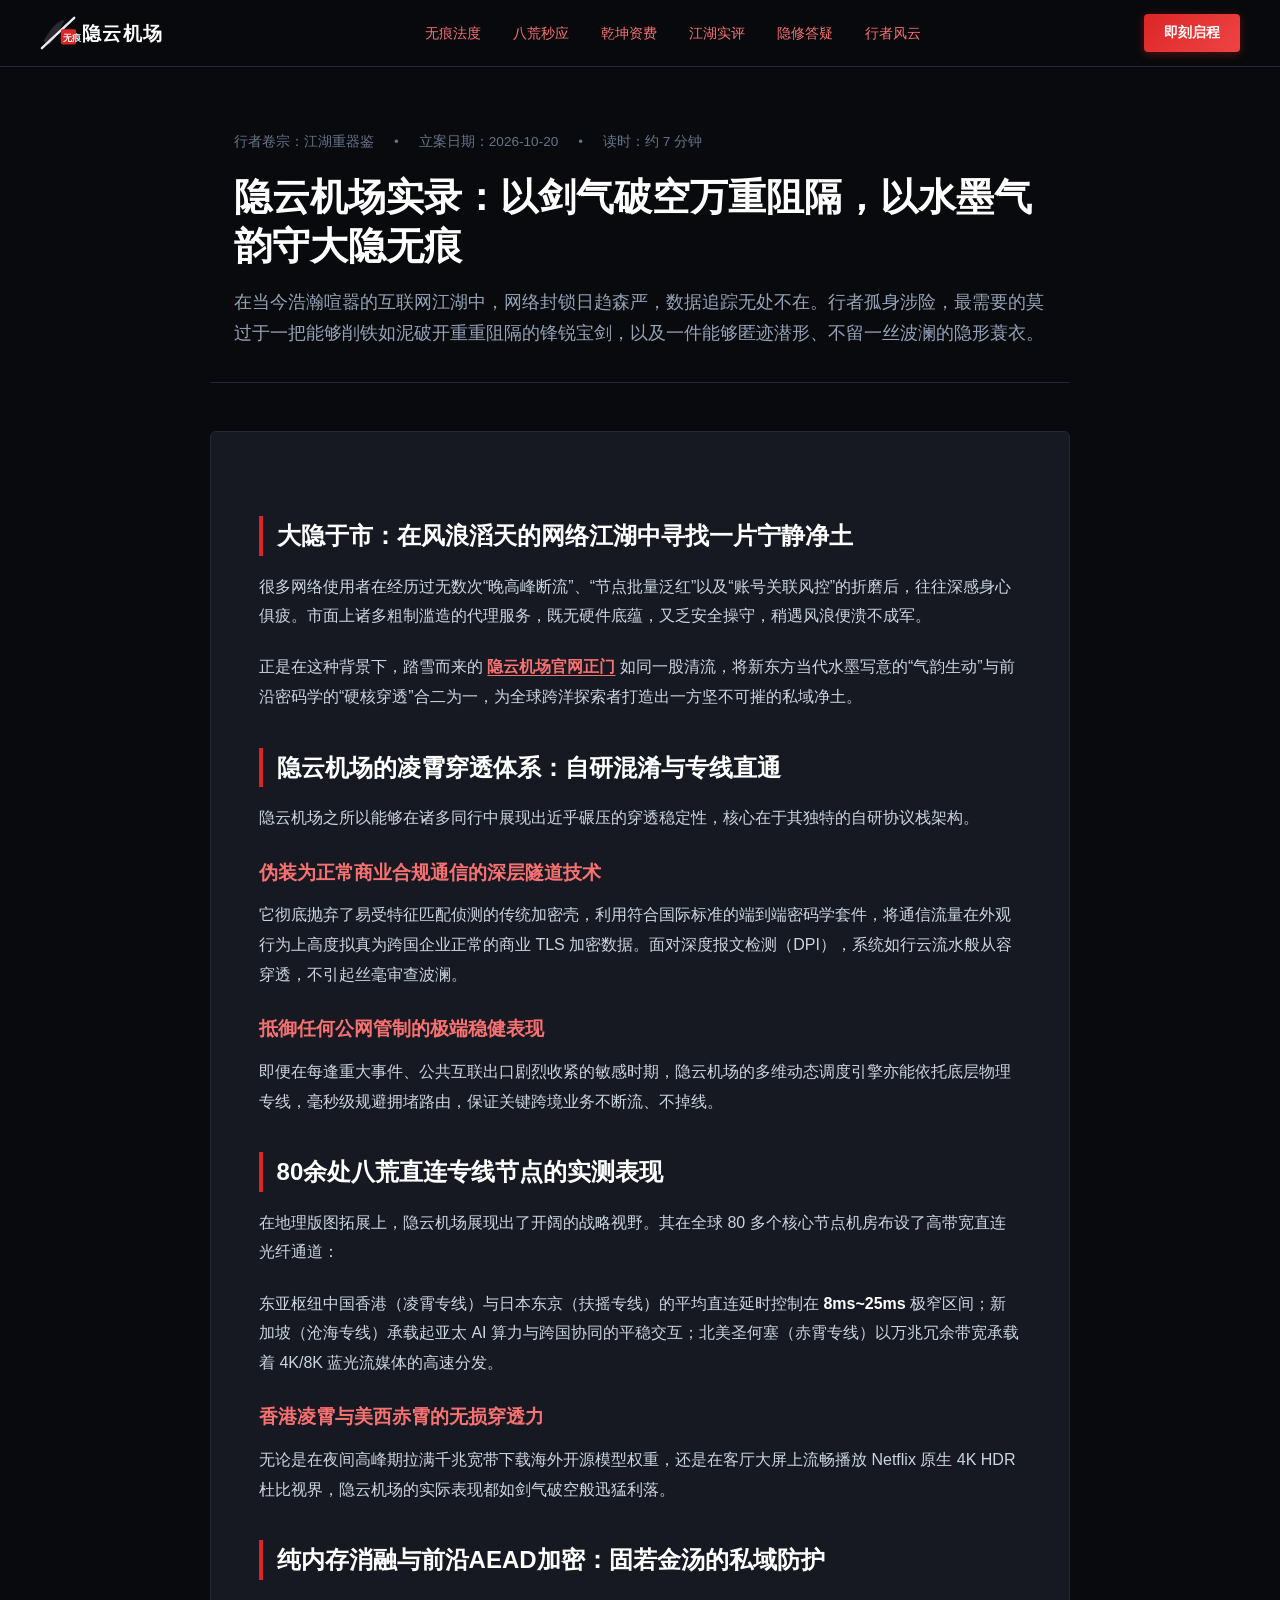
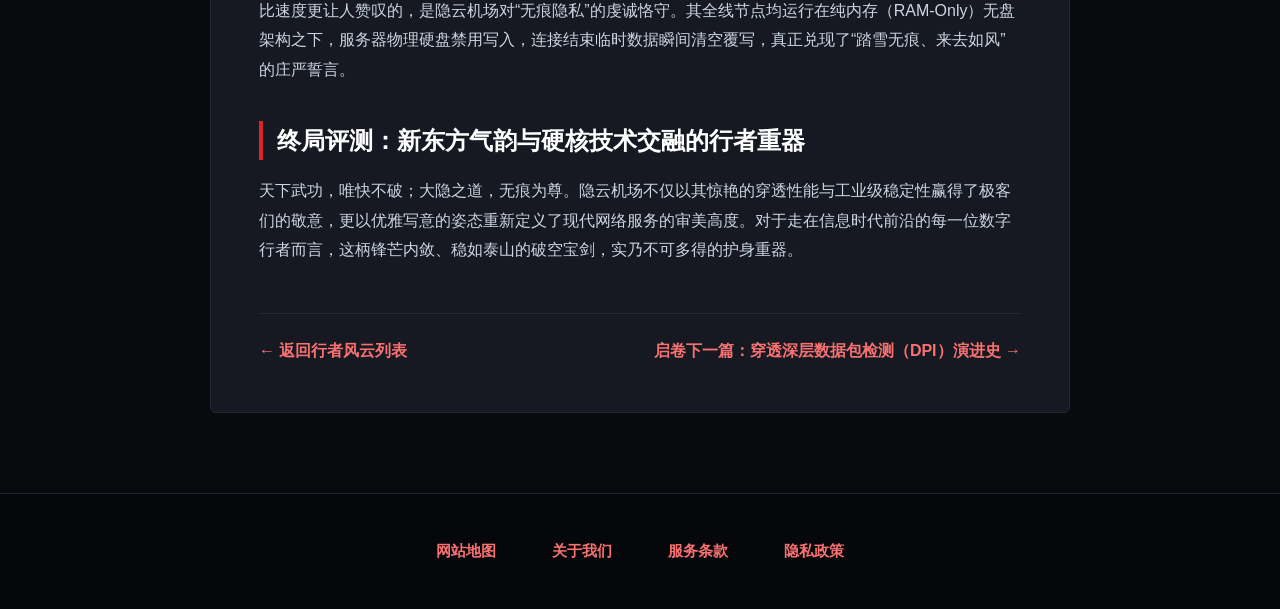
==== chivalric-stealth-yinyun.html @ 1093a1d2 "feat: initial commit for yinyuncloud.sbs landing page and SEO system" ====
﻿<!DOCTYPE html>
<html lang="zh-CN">
<head>
  <meta charset="UTF-8">
  <meta name="viewport" content="width=device-width, initial-scale=1.0">
  <title>隐云机场实录：以剑气破空万重阻隔，以水墨气韵守大隐无痕 - 隐云机场</title>
  <meta name="description" content="全方位深度测评隐云机场在新中式无痕隐逸哲学下的网络硬实力，解构自研深层穿透混淆、纯内存会话即焚与全球八荒专线实操表现。">
  <link rel="stylesheet" href="style.css">
</head>
<body>
  <header class="scroll-masthead">
    <div class="masthead-wrap">
      <a href="index.html" class="brand-ink" aria-label="隐云机场首页">
        <svg viewBox="0 0 170 40" fill="none" xmlns="http://www.w3.org/2000/svg">
          <defs>
            <linearGradient id="bladeGrad" x1="0%" y1="0%" x2="100%" y2="100%">
              <stop offset="0%" stop-color="#ffffff" />
              <stop offset="60%" stop-color="#e2e8f0" />
              <stop offset="100%" stop-color="#94a3b8" />
            </linearGradient>
          </defs>
          <path d="M4 28C10 18 16 8 26 6C22 14 18 24 10 32C7 32 4 30 4 28Z" fill="#3f3f46" fill-opacity="0.6" />
          <line x1="2" y1="36" x2="36" y2="4" stroke="url(#bladeGrad)" stroke-width="2.5" stroke-linecap="round" />
          <rect x="22" y="16" width="16" height="16" rx="2" fill="#dc2626" />
          <text x="24" y="28" font-family="'PingFang SC', sans-serif" font-size="9" font-weight="900" fill="#ffffff">无痕</text>
          <text x="44" y="27" font-family="-apple-system, BlinkMacSystemFont, sans-serif" font-size="20" font-weight="900" fill="#ffffff" letter-spacing="1.5">隐云机场</text>
        </svg>
      </a>
      <ul class="scroll-nav-links">
        <li><a href="index.html#stealth">无痕法度</a></li>
        <li><a href="index.html#realms">八荒秒应</a></li>
        <li><a href="index.html#pricing">乾坤资费</a></li>
        <li><a href="index.html#chivalry">江湖实评</a></li>
        <li><a href="index.html#faq">隐修答疑</a></li>
        <li><a href="wanderer-scrolls.html" style="color:#f87171;">行者风云</a></li>
      </ul>
      <div class="header-actions">
        <a href="https://ww012.twilightaff.com/#/?code=A56DH1Af" target="_blank" rel="nofollow" class="btn-cinnabar-top">即刻启程</a>
        <button class="nav-toggle" aria-label="切换导航菜单" aria-expanded="false">
          <span class="bar"></span>
          <span class="bar"></span>
          <span class="bar"></span>
        </button>
      </div>
    </div>
  </header>

  <div class="article-header">
    <div class="container">
      <div class="article-meta-bar">
        <span>行者卷宗：江湖重器鉴</span>
        <span>•</span>
        <span>立案日期：2026-10-20</span>
        <span>•</span>
        <span>读时：约 7 分钟</span>
      </div>
      <h1 class="article-h1-title">隐云机场实录：以剑气破空万重阻隔，以水墨气韵守大隐无痕</h1>
      <p class="article-lead-p">
        在当今浩瀚喧嚣的互联网江湖中，网络封锁日趋森严，数据追踪无处不在。行者孤身涉险，最需要的莫过于一把能够削铁如泥破开重重阻隔的锋锐宝剑，以及一件能够匿迹潜形、不留一丝波澜的隐形蓑衣。
      </p>
    </div>
  </div>

  <main class="container">
    <div class="article-body-wrapper">
      <article class="article-rich-content">
        <h2>大隐于市：在风浪滔天的网络江湖中寻找一片宁静净土</h2>
        <p>
          很多网络使用者在经历过无数次“晚高峰断流”、“节点批量泛红”以及“账号关联风控”的折磨后，往往深感身心俱疲。市面上诸多粗制滥造的代理服务，既无硬件底蕴，又乏安全操守，稍遇风浪便溃不成军。
        </p>
        <p>
          正是在这种背景下，踏雪而来的 <a href="index.html">隐云机场官网正门</a> 如同一股清流，将新东方当代水墨写意的“气韵生动”与前沿密码学的“硬核穿透”合二为一，为全球跨洋探索者打造出一方坚不可摧的私域净土。
        </p>

        <h2>隐云机场的凌霄穿透体系：自研混淆与专线直通</h2>
        <p>
          隐云机场之所以能够在诸多同行中展现出近乎碾压的穿透稳定性，核心在于其独特的自研协议栈架构。
        </p>
        <h3>伪装为正常商业合规通信的深层隧道技术</h3>
        <p>
          它彻底抛弃了易受特征匹配侦测的传统加密壳，利用符合国际标准的端到端密码学套件，将通信流量在外观行为上高度拟真为跨国企业正常的商业 TLS 加密数据。面对深度报文检测（DPI），系统如行云流水般从容穿透，不引起丝毫审查波澜。
        </p>
        <h3>抵御任何公网管制的极端稳健表现</h3>
        <p>
          即便在每逢重大事件、公共互联出口剧烈收紧的敏感时期，隐云机场的多维动态调度引擎亦能依托底层物理专线，毫秒级规避拥堵路由，保证关键跨境业务不断流、不掉线。
        </p>

        <h2>80余处八荒直连专线节点的实测表现</h2>
        <p>
          在地理版图拓展上，隐云机场展现出了开阔的战略视野。其在全球 80 多个核心节点机房布设了高带宽直连光纤通道：
        </p>
        <p>
          东亚枢纽中国香港（凌霄专线）与日本东京（扶摇专线）的平均直连延时控制在 <strong>8ms~25ms</strong> 极窄区间；新加坡（沧海专线）承载起亚太 AI 算力与跨国协同的平稳交互；北美圣何塞（赤霄专线）以万兆冗余带宽承载着 4K/8K 蓝光流媒体的高速分发。
        </p>
        <h3>香港凌霄与美西赤霄的无损穿透力</h3>
        <p>
          无论是在夜间高峰期拉满千兆宽带下载海外开源模型权重，还是在客厅大屏上流畅播放 Netflix 原生 4K HDR 杜比视界，隐云机场的实际表现都如剑气破空般迅猛利落。
        </p>

        <h2>纯内存消融与前沿AEAD加密：固若金汤的私域防护</h2>
        <p>
          比速度更让人赞叹的，是隐云机场对“无痕隐私”的虔诚恪守。其全线节点均运行在纯内存（RAM-Only）无盘架构之下，服务器物理硬盘禁用写入，连接结束临时数据瞬间清空覆写，真正兑现了“踏雪无痕、来去如风”的庄严誓言。
        </p>

        <h2>终局评测：新东方气韵与硬核技术交融的行者重器</h2>
        <p>
          天下武功，唯快不破；大隐之道，无痕为尊。隐云机场不仅以其惊艳的穿透性能与工业级稳定性赢得了极客们的敬意，更以优雅写意的姿态重新定义了现代网络服务的审美高度。对于走在信息时代前沿的每一位数字行者而言，这柄锋芒内敛、稳如泰山的破空宝剑，实乃不可多得的护身重器。
        </p>
      </article>

      <div class="post-back-bar">
        <a href="wanderer-scrolls.html" style="text-decoration:none;font-weight:700;">&larr; 返回行者风云列表</a>
        <a href="deep-packet-inspection-countermeasures.html" style="text-decoration:none;font-weight:700;">启卷下一篇：穿透深层数据包检测（DPI）演进史 &rarr;</a>
      </div>
    </div>
  </main>

  <footer class="colophon-seal">
    <div class="container">
      <ul class="colophon-nav">
        <li><a href="sitemap.html">网站地图</a></li>
        <li><a href="about.html">关于我们</a></li>
        <li><a href="terms.html">服务条款</a></li>
        <li><a href="privacy.html">隐私政策</a></li>
      </ul>
    </div>
  </footer>
  <script src="nav.js" defer></script>
</body>
</html>
---- style.css ----
/* yinyuncloud.sbs - 新中式现代水墨气韵与剑气破空设计系统 */
:root {
  --ink-bg: #090a0d;
  --ink-surface: #101217;
  --ink-panel: #161922;
  --ink-border: #232836;
  --ink-cinnabar: #dc2626;
  --ink-cinnabar-dark: #991b1b;
  --ink-silver: #e2e8f0;
  --ink-muted: #94a3b8;
  --ink-dim: #64748b;
  --font-chinese: -apple-system, BlinkMacSystemFont, "PingFang SC", "Hiragino Sans GB", "STHeiti", "Microsoft YaHei", sans-serif;
}

* {
  box-sizing: border-box;
  margin: 0;
  padding: 0;
}

body {
  font-family: var(--font-chinese);
  background-color: var(--ink-bg);
  color: var(--ink-silver);
  line-height: 1.65;
  overflow-x: hidden;
  -webkit-font-smoothing: antialiased;
}

.container {
  max-width: 1200px;
  margin: 0 auto;
  padding: 0 1.5rem;
}

/* 顶部卷轴卷首导航 */
.scroll-masthead {
  position: sticky;
  top: 0;
  z-index: 100;
  background: rgba(9, 10, 13, 0.96);
  border-bottom: 1px solid var(--ink-border);
  padding: 0.85rem 1.5rem;
}

.masthead-wrap {
  max-width: 1200px;
  margin: 0 auto;
  display: flex;
  align-items: center;
  justify-content: space-between;
}

.brand-ink {
  display: flex;
  align-items: center;
  gap: 0.85rem;
  text-decoration: none;
  color: var(--ink-silver);
}

.brand-ink svg {
  height: 38px;
  width: auto;
}

.scroll-nav-links {
  display: flex;
  align-items: center;
  gap: 2rem;
  list-style: none;
}

.scroll-nav-links a {
  color: var(--ink-muted);
  text-decoration: none;
  font-size: 0.9rem;
  font-weight: 500;
  transition: color 0.2s;
}

.scroll-nav-links a:hover {
  color: #f87171;
}

.header-actions {
  display: flex;
  align-items: center;
  gap: 0.75rem;
}

.btn-cinnabar-top,
.btn-cinnabar-top:link,
.btn-cinnabar-top:visited {
  background: linear-gradient(135deg, var(--ink-cinnabar), #ef4444);
  color: #ffffff !important;
  -webkit-text-fill-color: #ffffff !important;
  font-weight: 700;
  font-size: 0.85rem;
  padding: 0.5rem 1.25rem;
  border-radius: 4px;
  text-decoration: none;
  box-shadow: 0 2px 10px rgba(220, 38, 38, 0.35);
  transition: transform 0.2s;
  white-space: nowrap;
}

.btn-cinnabar-top:hover,
.btn-cinnabar-top:focus,
.btn-cinnabar-top:active {
  color: #ffffff !important;
  -webkit-text-fill-color: #ffffff !important;
  transform: translateY(-1px);
}

.nav-toggle {
  display: none;
}

/* 剑气破空 Hero 首屏 */
.sword-aura-hero {
  padding: 4.5rem 0 3.5rem;
  position: relative;
}

.hero-aura-grid {
  display: grid;
  grid-template-columns: 1.15fr 0.85fr;
  gap: 3rem;
  align-items: center;
}

.seal-pill {
  display: inline-flex;
  align-items: center;
  gap: 0.5rem;
  background: rgba(220, 38, 38, 0.1);
  border: 1px solid rgba(220, 38, 38, 0.3);
  padding: 0.35rem 0.9rem;
  border-radius: 4px;
  font-size: 0.8rem;
  color: #fca5a5;
  margin-bottom: 1.5rem;
}

.cinnabar-dot {
  width: 7px;
  height: 7px;
  background: var(--ink-cinnabar);
  border-radius: 50%;
  box-shadow: 0 0 6px var(--ink-cinnabar);
}

.sword-title {
  font-size: 2.9rem;
  font-weight: 900;
  line-height: 1.22;
  letter-spacing: -0.01em;
  margin-bottom: 1.25rem;
}

.sword-title span {
  background: linear-gradient(135deg, #ffffff 30%, #fca5a5 100%);
  -webkit-background-clip: text;
  -webkit-text-fill-color: transparent;
}

.sword-subtitle {
  font-size: 1.1rem;
  color: var(--ink-muted);
  line-height: 1.8;
  margin-bottom: 2.25rem;
}

.sword-cta-group {
  display: flex;
  flex-wrap: wrap;
  gap: 1.25rem;
  margin-bottom: 2.5rem;
}

.btn-aura-primary,
.btn-aura-primary:link,
.btn-aura-primary:visited {
  min-height: 48px;
  padding: 0.85rem 1.85rem;
  background: linear-gradient(135deg, #b91c1c, #dc2626);
  color: #ffffff !important;
  -webkit-text-fill-color: #ffffff !important;
  text-decoration: none;
  font-weight: 800;
  font-size: 1rem;
  border-radius: 4px;
  display: inline-flex;
  align-items: center;
  justify-content: center;
  gap: 0.6rem;
  box-shadow: 0 4px 16px rgba(220, 38, 38, 0.35);
  transition: all 0.2s ease;
}

.btn-aura-primary span {
  color: #ffffff !important;
  -webkit-text-fill-color: #ffffff !important;
}

.btn-aura-primary svg {
  stroke: #ffffff !important;
  fill: none !important;
}

.btn-aura-primary:hover,
.btn-aura-primary:focus,
.btn-aura-primary:active {
  color: #ffffff !important;
  -webkit-text-fill-color: #ffffff !important;
  transform: translateY(-2px);
  box-shadow: 0 8px 24px rgba(220, 38, 38, 0.55);
  background: linear-gradient(135deg, #991b1b, #b91c1c);
}

.btn-aura-primary:hover span,
.btn-aura-primary:focus span,
.btn-aura-primary:active span {
  color: #ffffff !important;
  -webkit-text-fill-color: #ffffff !important;
}

.btn-aura-primary:hover svg,
.btn-aura-primary:focus svg,
.btn-aura-primary:active svg {
  stroke: #ffffff !important;
  fill: none !important;
}

.btn-aura-pbn,
.btn-aura-pbn:link,
.btn-aura-pbn:visited {
  min-height: 48px;
  padding: 0.85rem 1.65rem;
  background: #171b26;
  color: #fca5a5 !important;
  -webkit-text-fill-color: #fca5a5 !important;
  border: 1px solid #2e364a;
  text-decoration: none;
  font-weight: 700;
  font-size: 0.95rem;
  border-radius: 4px;
  display: inline-flex;
  align-items: center;
  justify-content: center;
  gap: 0.5rem;
  transition: all 0.2s ease;
}

.btn-aura-pbn span {
  color: #fca5a5 !important;
  -webkit-text-fill-color: #fca5a5 !important;
}

.btn-aura-pbn svg {
  stroke: #fca5a5 !important;
}

.btn-aura-pbn:hover,
.btn-aura-pbn:focus,
.btn-aura-pbn:active {
  background: #232a3b;
  border-color: #f87171;
  color: #ffffff !important;
  -webkit-text-fill-color: #ffffff !important;
  transform: translateY(-2px);
}

.btn-aura-pbn:hover span,
.btn-aura-pbn:focus span,
.btn-aura-pbn:active span {
  color: #ffffff !important;
  -webkit-text-fill-color: #ffffff !important;
}

.btn-aura-pbn:hover svg,
.btn-aura-pbn:focus svg,
.btn-aura-pbn:active svg {
  stroke: #ffffff !important;
}

.sword-pledge {
  display: flex;
  gap: 1.5rem;
  font-size: 0.8rem;
  color: var(--ink-dim);
}

/* 右侧水墨剑气屏障画框 */
.ink-shield-frame {
  background: var(--ink-panel);
  border: 1px solid var(--ink-border);
  border-radius: 6px;
  padding: 2rem;
  box-shadow: 0 16px 36px rgba(0, 0, 0, 0.5);
  position: relative;
}

.shield-frame-head {
  display: flex;
  justify-content: space-between;
  align-items: center;
  border-bottom: 1px solid var(--ink-border);
  padding-bottom: 1rem;
  margin-bottom: 1.25rem;
}

.shield-frame-head span {
  font-size: 0.78rem;
  color: #fca5a5;
  font-family: monospace;
}

.ink-node-stack {
  display: flex;
  flex-direction: column;
  gap: 0.9rem;
}

.ink-node-item {
  display: flex;
  justify-content: space-between;
  align-items: center;
  background: #0f121a;
  padding: 0.85rem 1rem;
  border-radius: 4px;
  border-left: 3px solid #7f1d1d;
}

.ink-node-item.active {
  border-left-color: var(--ink-cinnabar);
}

.ink-node-meta h4 {
  font-size: 0.88rem;
  font-weight: 700;
}

.ink-node-meta p {
  font-size: 0.72rem;
  color: var(--ink-dim);
}

.ink-node-speed {
  font-size: 0.95rem;
  font-weight: 800;
  color: #fca5a5;
  font-family: monospace;
}

/* 水墨印章指标横条 */
.ink-seal-metrics {
  margin: 3.5rem auto 4.5rem;
  background: #11141d;
  border: 1px solid var(--ink-border);
  border-radius: 6px;
  padding: 1.5rem 2rem;
  display: grid;
  grid-template-columns: repeat(4, 1fr);
  gap: 1.5rem;
}

.seal-metric-unit {
  text-align: center;
}

.seal-metric-val {
  font-size: 1.85rem;
  font-weight: 800;
  color: #ffffff;
}

.seal-metric-val span {
  font-size: 0.95rem;
  color: #f87171;
  font-weight: 700;
}

.seal-metric-label {
  font-size: 0.8rem;
  color: var(--ink-muted);
  margin-top: 0.25rem;
}

/* 板块通用头部 */
.ink-section {
  padding: 4.5rem 0;
}

.ink-section-head {
  text-align: center;
  max-width: 760px;
  margin: 0 auto 3rem;
}

.ink-section-tag {
  font-size: 0.78rem;
  font-weight: 700;
  color: #f87171;
  letter-spacing: 0.15em;
  text-transform: uppercase;
  margin-bottom: 0.5rem;
}

.ink-section-title {
  font-size: 2.2rem;
  font-weight: 800;
  line-height: 1.25;
  color: #ffffff;
}

.ink-section-subtitle {
  font-size: 0.98rem;
  color: var(--ink-muted);
  margin-top: 0.75rem;
}

/* 核心优势板块 - 大隐于市无痕守护（4张卡片） */
.stealth-cards-grid {
  display: grid;
  grid-template-columns: repeat(2, 1fr);
  gap: 1.75rem;
}

.stealth-card {
  background: var(--ink-panel);
  border: 1px solid var(--ink-border);
  border-radius: 6px;
  padding: 2.25rem 2rem;
  transition: transform 0.2s, border-color 0.2s;
}

.stealth-card:hover {
  transform: translateY(-3px);
  border-color: rgba(220, 38, 38, 0.5);
}

.brush-icon-box {
  width: 48px;
  height: 48px;
  background: rgba(220, 38, 38, 0.12);
  border: 1px solid rgba(220, 38, 38, 0.3);
  border-radius: 4px;
  display: flex;
  align-items: center;
  justify-content: center;
  color: #fca5a5;
  margin-bottom: 1.25rem;
}

.brush-icon-box svg {
  width: 26px;
  height: 26px;
}

.stealth-card-title {
  font-size: 1.2rem;
  font-weight: 700;
  margin-bottom: 0.65rem;
  color: #ffffff;
}

.stealth-card-desc {
  font-size: 0.9rem;
  color: var(--ink-muted);
  line-height: 1.65;
}

/* 八荒四海视界与智能神机秒应（4张卡片） */
.octo-grid {
  display: grid;
  grid-template-columns: repeat(4, 1fr);
  gap: 1.25rem;
}

.octo-card {
  background: #11141c;
  border: 1px solid var(--ink-border);
  border-radius: 6px;
  padding: 1.5rem;
  display: flex;
  flex-direction: column;
}

.octo-icon {
  width: 40px;
  height: 40px;
  border-radius: 4px;
  background: #1d222e;
  display: flex;
  align-items: center;
  justify-content: center;
  color: #f87171;
  margin-bottom: 1rem;
}

.octo-icon svg {
  width: 22px;
  height: 22px;
}

.octo-name {
  font-size: 1.05rem;
  font-weight: 700;
  margin-bottom: 0.5rem;
}

.octo-desc {
  font-size: 0.85rem;
  color: var(--ink-muted);
  line-height: 1.55;
  flex-grow: 1;
}

.octo-seal-tag {
  font-size: 0.72rem;
  color: #fca5a5;
  margin-top: 1rem;
  font-weight: 600;
  font-family: monospace;
}

/* 价格对比表（3个方案） */
.sanctuary-tiers-grid {
  display: grid;
  grid-template-columns: repeat(3, 1fr);
  gap: 1.75rem;
  align-items: stretch;
}

.scroll-plan-card {
  background: var(--ink-panel);
  border: 1px solid var(--ink-border);
  border-radius: 6px;
  padding: 2.25rem 1.75rem;
  display: flex;
  flex-direction: column;
  position: relative;
}

.scroll-plan-card.sanctuary-chief {
  border-color: var(--ink-cinnabar);
  background: #1a1e29;
  box-shadow: 0 12px 32px rgba(220, 38, 38, 0.25);
}

.chief-ribbon {
  position: absolute;
  top: -12px;
  left: 50%;
  transform: translateX(-50%);
  background: linear-gradient(135deg, #b91c1c, #dc2626);
  color: #ffffff;
  font-size: 0.75rem;
  font-weight: 800;
  padding: 0.25rem 0.95rem;
  border-radius: 20px;
}

.scroll-tier-name {
  font-size: 1.35rem;
  font-weight: 800;
  margin-bottom: 0.4rem;
}

.scroll-tier-desc {
  font-size: 0.85rem;
  color: var(--ink-muted);
  min-height: 2.4rem;
}

.scroll-price-box {
  margin: 1.5rem 0;
  display: flex;
  align-items: baseline;
  gap: 0.35rem;
}

.scroll-currency {
  font-size: 1.25rem;
  font-weight: 700;
  color: #f87171;
}

.scroll-digit {
  font-size: 2.75rem;
  font-weight: 900;
  color: #fff;
}

.scroll-period {
  font-size: 0.85rem;
  color: var(--ink-muted);
}

.scroll-perks {
  list-style: none;
  display: flex;
  flex-direction: column;
  gap: 0.75rem;
  margin-bottom: 2rem;
  flex-grow: 1;
}

.scroll-perks li {
  font-size: 0.88rem;
  color: #cbd5e1;
  display: flex;
  align-items: center;
  gap: 0.5rem;
}

.scroll-perks li svg {
  width: 16px;
  height: 16px;
  color: #f87171;
  flex-shrink: 0;
}

.btn-pledge-action,
.btn-pledge-action:link,
.btn-pledge-action:visited {
  min-height: 48px;
  display: flex;
  align-items: center;
  justify-content: center;
  background: #12151d;
  color: #ffffff !important;
  -webkit-text-fill-color: #ffffff !important;
  text-decoration: none;
  font-weight: 700;
  font-size: 0.95rem;
  border-radius: 4px;
  border: 1px solid #293042;
  transition: all 0.2s ease;
}

.btn-pledge-action:hover,
.btn-pledge-action:focus,
.btn-pledge-action:active {
  background: #1c2230;
  border-color: #4b5563;
  color: #ffffff !important;
  -webkit-text-fill-color: #ffffff !important;
}

.scroll-plan-card.sanctuary-chief .btn-pledge-action,
.scroll-plan-card.sanctuary-chief .btn-pledge-action:link,
.scroll-plan-card.sanctuary-chief .btn-pledge-action:visited {
  background: linear-gradient(135deg, #b91c1c, #dc2626);
  color: #ffffff !important;
  -webkit-text-fill-color: #ffffff !important;
  border: none;
}

.scroll-plan-card.sanctuary-chief .btn-pledge-action:hover,
.scroll-plan-card.sanctuary-chief .btn-pledge-action:focus,
.scroll-plan-card.sanctuary-chief .btn-pledge-action:active {
  background: linear-gradient(135deg, #991b1b, #b91c1c);
  color: #ffffff !important;
  -webkit-text-fill-color: #ffffff !important;
}

/* 行者口碑实评（3张卡片） */
.chivalry-reviews-grid {
  display: grid;
  grid-template-columns: repeat(3, 1fr);
  gap: 1.75rem;
}

.chivalry-card {
  background: var(--ink-panel);
  border: 1px solid var(--ink-border);
  border-radius: 6px;
  padding: 1.75rem;
  display: flex;
  flex-direction: column;
  justify-content: space-between;
}

.chivalry-quote {
  font-size: 0.92rem;
  color: #e2e8f0;
  line-height: 1.75;
  margin-bottom: 1.5rem;
}

.chivalry-author {
  display: flex;
  align-items: center;
  gap: 0.85rem;
}

.chivalry-seal-avatar {
  width: 42px;
  height: 42px;
  border-radius: 4px;
  background: #1e1215;
  border: 1px solid #dc2626;
  display: flex;
  align-items: center;
  justify-content: center;
  font-weight: 800;
  color: #f87171;
  font-size: 0.9rem;
}

.chivalry-meta h4 {
  font-size: 0.9rem;
  font-weight: 700;
}

.chivalry-meta p {
  font-size: 0.75rem;
  color: var(--ink-dim);
}

/* FAQ 常见问答（4个） */
.faq-scroll-stack {
  max-width: 860px;
  margin: 0 auto;
  display: flex;
  flex-direction: column;
  gap: 1.15rem;
}

.faq-scroll-card {
  background: var(--ink-panel);
  border: 1px solid var(--ink-border);
  border-radius: 6px;
  padding: 1.35rem 1.6rem;
}

.faq-scroll-ask {
  font-size: 1.05rem;
  font-weight: 700;
  color: #f1f5f9;
  display: flex;
  align-items: center;
  gap: 0.6rem;
  margin-bottom: 0.55rem;
}

.faq-scroll-ask svg {
  width: 18px;
  height: 18px;
  color: #f87171;
  flex-shrink: 0;
}

.faq-scroll-reply {
  font-size: 0.9rem;
  color: var(--ink-muted);
  line-height: 1.7;
  padding-left: 1.75rem;
}

/* 页脚题跋款识（严格仅限4个标题） */
.colophon-seal {
  margin-top: 5rem;
  background: #06070a;
  border-top: 1px solid var(--ink-border);
  padding: 2.75rem 1.5rem;
}

.colophon-nav {
  max-width: 760px;
  margin: 0 auto;
  display: flex;
  justify-content: center;
  align-items: center;
  gap: 3.5rem;
  list-style: none;
}

.colophon-nav a {
  color: var(--ink-muted);
  text-decoration: none;
  font-size: 0.95rem;
  font-weight: 600;
  transition: color 0.2s;
}

.colophon-nav a:hover {
  color: #f87171;
}

/* 子页面独立排版 */
.subpage-scroll-hero {
  padding: 3.5rem 0 2rem;
  border-bottom: 1px solid var(--ink-border);
  background: linear-gradient(180deg, #181418 0%, var(--ink-bg) 100%);
  text-align: center;
}

.subpage-scroll-title {
  font-size: 2.25rem;
  font-weight: 800;
  margin-bottom: 0.5rem;
}

.subpage-scroll-desc {
  color: var(--ink-muted);
  font-size: 1rem;
}

.subpage-scroll-body {
  padding: 3.5rem 0 5rem;
}

.scroll-article {
  max-width: 860px;
  margin: 0 auto;
  background: var(--ink-panel);
  border: 1px solid var(--ink-border);
  border-radius: 6px;
  padding: 2.5rem;
}

.scroll-doc-section {
  margin-bottom: 2.5rem;
}

.scroll-doc-section:last-child {
  margin-bottom: 0;
}

.scroll-doc-h2 {
  font-size: 1.35rem;
  font-weight: 700;
  color: #f87171;
  margin-bottom: 1rem;
  border-left: 3px solid var(--ink-cinnabar);
  padding-left: 0.75rem;
}

.scroll-doc-p {
  font-size: 0.95rem;
  color: #cbd5e1;
  line-height: 1.8;
  margin-bottom: 1rem;
}

.scroll-doc-list {
  padding-left: 1.5rem;
  color: #cbd5e1;
  line-height: 1.8;
  font-size: 0.95rem;
  margin-bottom: 1rem;
}

.scroll-doc-list li {
  margin-bottom: 0.5rem;
}

.sitemap-scroll-grid {
  display: grid;
  grid-template-columns: repeat(2, 1fr);
  gap: 2rem;
  margin-top: 1.5rem;
}

.sitemap-scroll-box {
  background: #0f121a;
  border: 1px solid var(--ink-border);
  border-radius: 4px;
  padding: 1.5rem;
}

.sitemap-scroll-box h3 {
  font-size: 1.1rem;
  color: #f87171;
  margin-bottom: 1rem;
}

.sitemap-scroll-box ul {
  list-style: none;
  display: flex;
  flex-direction: column;
  gap: 0.65rem;
}

.sitemap-scroll-box a {
  color: #94a3b8;
  text-decoration: none;
  font-size: 0.9rem;
  transition: color 0.2s;
}

.sitemap-scroll-box a:hover {
  color: #f87171;
}

/* 响应式断点 */
@media (max-width: 992px) {
  .hero-aura-grid {
    grid-template-columns: 1fr;
    gap: 2.5rem;
  }
  .stealth-cards-grid,
  .sanctuary-tiers-grid,
  .chivalry-reviews-grid {
    grid-template-columns: 1fr;
  }
  .octo-grid {
    grid-template-columns: repeat(2, 1fr);
  }
  .ink-seal-metrics {
    grid-template-columns: repeat(2, 1fr);
  }
  .scroll-masthead {
    position: sticky;
    top: 0;
    z-index: 1000;
  }
  .masthead-wrap {
    position: relative;
  }
  .nav-toggle {
    display: flex;
    flex-direction: column;
    justify-content: center;
    align-items: center;
    gap: 5px;
    width: 38px;
    height: 38px;
    background: rgba(18, 20, 28, 0.9);
    border: 1px solid var(--ink-border);
    border-radius: 4px;
    cursor: pointer;
    padding: 0;
    transition: all 0.25s ease;
  }
  .nav-toggle:hover {
    border-color: #ef4444;
    background: rgba(30, 32, 44, 0.95);
  }
  .nav-toggle .bar {
    width: 20px;
    height: 2px;
    background-color: #ef4444;
    border-radius: 2px;
    transition: all 0.3s cubic-bezier(0.16, 1, 0.3, 1);
  }
  .nav-toggle.is-active {
    border-color: #ef4444;
    box-shadow: 0 0 12px rgba(239, 68, 68, 0.4);
  }
  .nav-toggle.is-active .bar:nth-child(1) {
    transform: translateY(7px) rotate(45deg);
  }
  .nav-toggle.is-active .bar:nth-child(2) {
    opacity: 0;
    transform: scaleX(0);
  }
  .nav-toggle.is-active .bar:nth-child(3) {
    transform: translateY(-7px) rotate(-45deg);
  }

  .scroll-nav-links {
    display: none;
    position: absolute;
    top: calc(100% + 0.85rem);
    left: -1.5rem;
    right: -1.5rem;
    width: calc(100% + 3rem);
    background: rgba(11, 13, 19, 0.98);
    backdrop-filter: blur(20px);
    -webkit-backdrop-filter: blur(20px);
    border-bottom: 2px solid var(--ink-cinnabar);
    border-top: 1px solid rgba(239, 68, 68, 0.15);
    box-shadow: 0 20px 40px rgba(0, 0, 0, 0.85);
    flex-direction: column;
    align-items: stretch;
    padding: 1rem 1.5rem 1.25rem;
    gap: 0.6rem;
    z-index: 9999;
    max-height: calc(100vh - 75px);
    overflow-y: auto;
  }
  .scroll-nav-links.is-open {
    display: flex;
    animation: scrollUnroll 0.28s cubic-bezier(0.16, 1, 0.3, 1) forwards;
  }
  @keyframes scrollUnroll {
    from {
      opacity: 0;
      transform: translateY(-8px);
    }
    to {
      opacity: 1;
      transform: translateY(0);
    }
  }
  .scroll-nav-links li {
    width: 100%;
    list-style: none;
  }
  .scroll-nav-links a {
    display: flex;
    align-items: center;
    width: 100%;
    min-height: 44px;
    padding: 0.75rem 1.1rem;
    font-size: 0.95rem;
    font-weight: 600;
    color: #e2e8f0;
    background: rgba(22, 24, 34, 0.55);
    border: 1px solid var(--ink-border);
    border-left: 3px solid rgba(220, 38, 38, 0.4);
    border-radius: 4px;
    text-decoration: none;
    transition: all 0.2s ease;
  }
  .scroll-nav-links a:hover,
  .scroll-nav-links a:active {
    color: #ffffff;
    background: rgba(220, 38, 38, 0.15);
    border-color: rgba(239, 68, 68, 0.5);
    border-left: 3px solid #ef4444;
    padding-left: 1.35rem;
  }
}

@media (max-width: 640px) {
  .sword-title {
    font-size: 2.1rem;
  }
  .sword-cta-group {
    flex-direction: column;
    width: 100%;
  }
  .btn-aura-primary,
  .btn-aura-pbn {
    width: 100%;
    min-height: 50px;
  }
  .octo-grid,
  .ink-seal-metrics {
    grid-template-columns: 1fr;
  }
  .colophon-nav {
    flex-direction: column;
    gap: 1.25rem;
  }
}


/* 全局可点击正文链接高亮样式规范 (Persistent Brand Accent Links) */
a:not([class*="btn-"]):not([class*="brand-"]) {
  color: #f87171;
  transition: color 0.2s ease, text-decoration-color 0.2s ease;
}

a:not([class*="btn-"]):not([class*="brand-"]):visited {
  color: #f87171;
}

a:not([class*="btn-"]):not([class*="brand-"]):hover,
a:not([class*="btn-"]):not([class*="brand-"]):focus {
  color: #fca5a5;
  text-decoration-color: #fca5a5;
}

/* 资讯中心与文章详情排版 */
.news-hub-hero {
  padding: 4rem 0 2.5rem;
  background: linear-gradient(180deg, #181318 0%, var(--ink-bg) 100%);
  border-bottom: 1px solid var(--ink-border);
  text-align: center;
}

.news-hub-title {
  font-size: 2.4rem;
  font-weight: 800;
  margin-bottom: 0.75rem;
}

.news-hub-desc {
  color: var(--ink-muted);
  font-size: 1.05rem;
  max-width: 680px;
  margin: 0 auto;
}

.articles-grid {
  display: grid;
  grid-template-columns: repeat(2, 1fr);
  gap: 2rem;
  padding: 3.5rem 0 5rem;
}

.article-card {
  background: var(--ink-panel);
  border: 1px solid var(--ink-border);
  border-radius: 6px;
  padding: 2rem;
  display: flex;
  flex-direction: column;
  justify-content: space-between;
  transition: transform 0.2s, border-color 0.2s;
}

.article-card:hover {
  transform: translateY(-3px);
  border-color: rgba(248, 113, 113, 0.5);
}

.card-badge-row {
  display: flex;
  justify-content: space-between;
  align-items: center;
  margin-bottom: 1rem;
}

.article-cat-tag {
  font-size: 0.75rem;
  font-weight: 700;
  color: #f87171;
  background: rgba(220, 38, 38, 0.12);
  padding: 0.25rem 0.65rem;
  border-radius: 4px;
  border: 1px solid rgba(220, 38, 38, 0.3);
}

.article-read-time {
  font-size: 0.78rem;
  color: var(--ink-dim);
}

.article-card-title {
  font-size: 1.25rem;
  font-weight: 700;
  line-height: 1.4;
  margin-bottom: 0.75rem;
}

.article-card-title a {
  color: #f8fafc;
  text-decoration: none;
}

.article-card-title a:visited {
  color: #f8fafc;
}

.article-card-title a:hover {
  color: #f87171;
}

.article-card-excerpt {
  font-size: 0.9rem;
  color: var(--ink-muted);
  line-height: 1.65;
  margin-bottom: 1.5rem;
  flex-grow: 1;
}

.article-card-footer {
  display: flex;
  justify-content: space-between;
  align-items: center;
  border-top: 1px solid var(--ink-border);
  padding-top: 1rem;
}

.article-author-info {
  font-size: 0.8rem;
  color: var(--ink-dim);
}

.article-read-more {
  font-size: 0.88rem;
  font-weight: 700;
  color: #f87171;
  text-decoration: none;
  display: inline-flex;
  align-items: center;
  gap: 0.35rem;
}

.article-read-more:hover {
  color: #fca5a5;
}

/* 单篇文章详情页排版 */
.article-header {
  padding: 4rem 0 2rem;
  max-width: 860px;
  margin: 0 auto;
  border-bottom: 1px solid var(--ink-border);
}

.article-meta-bar {
  display: flex;
  align-items: center;
  gap: 1.25rem;
  margin-bottom: 1.25rem;
  font-size: 0.85rem;
  color: var(--ink-dim);
}

.article-h1-title {
  font-size: 2.35rem;
  font-weight: 800;
  line-height: 1.3;
  margin-bottom: 1rem;
  color: #ffffff;
}

.article-lead-p {
  font-size: 1.1rem;
  color: var(--ink-muted);
  line-height: 1.8;
}

.article-body-wrapper {
  max-width: 860px;
  margin: 3rem auto 5rem;
  background: var(--ink-panel);
  border: 1px solid var(--ink-border);
  border-radius: 6px;
  padding: 3rem;
}

.article-rich-content h2 {
  font-size: 1.5rem;
  font-weight: 700;
  color: #ffffff;
  margin: 2.25rem 0 1rem;
  border-left: 4px solid var(--ink-cinnabar);
  padding-left: 0.85rem;
}

.article-rich-content h3 {
  font-size: 1.2rem;
  font-weight: 700;
  color: #f87171;
  margin: 1.5rem 0 0.75rem;
}

.article-rich-content p {
  font-size: 1rem;
  color: #cbd5e1;
  line-height: 1.85;
  margin-bottom: 1.35rem;
}

.article-rich-content ul {
  padding-left: 1.5rem;
  margin-bottom: 1.5rem;
  color: #cbd5e1;
  line-height: 1.8;
}

.article-rich-content ul li {
  margin-bottom: 0.5rem;
}

.article-rich-content strong {
  color: #ffffff;
}

.article-rich-content a {
  color: #f87171;
  font-weight: 600;
  text-decoration: underline;
  text-underline-offset: 3px;
}

.article-rich-content a:visited {
  color: #f87171;
}

.article-rich-content a:hover {
  color: #fca5a5;
}

.post-back-bar {
  margin-top: 3rem;
  padding-top: 1.5rem;
  border-top: 1px solid var(--ink-border);
  display: flex;
  justify-content: space-between;
  align-items: center;
}
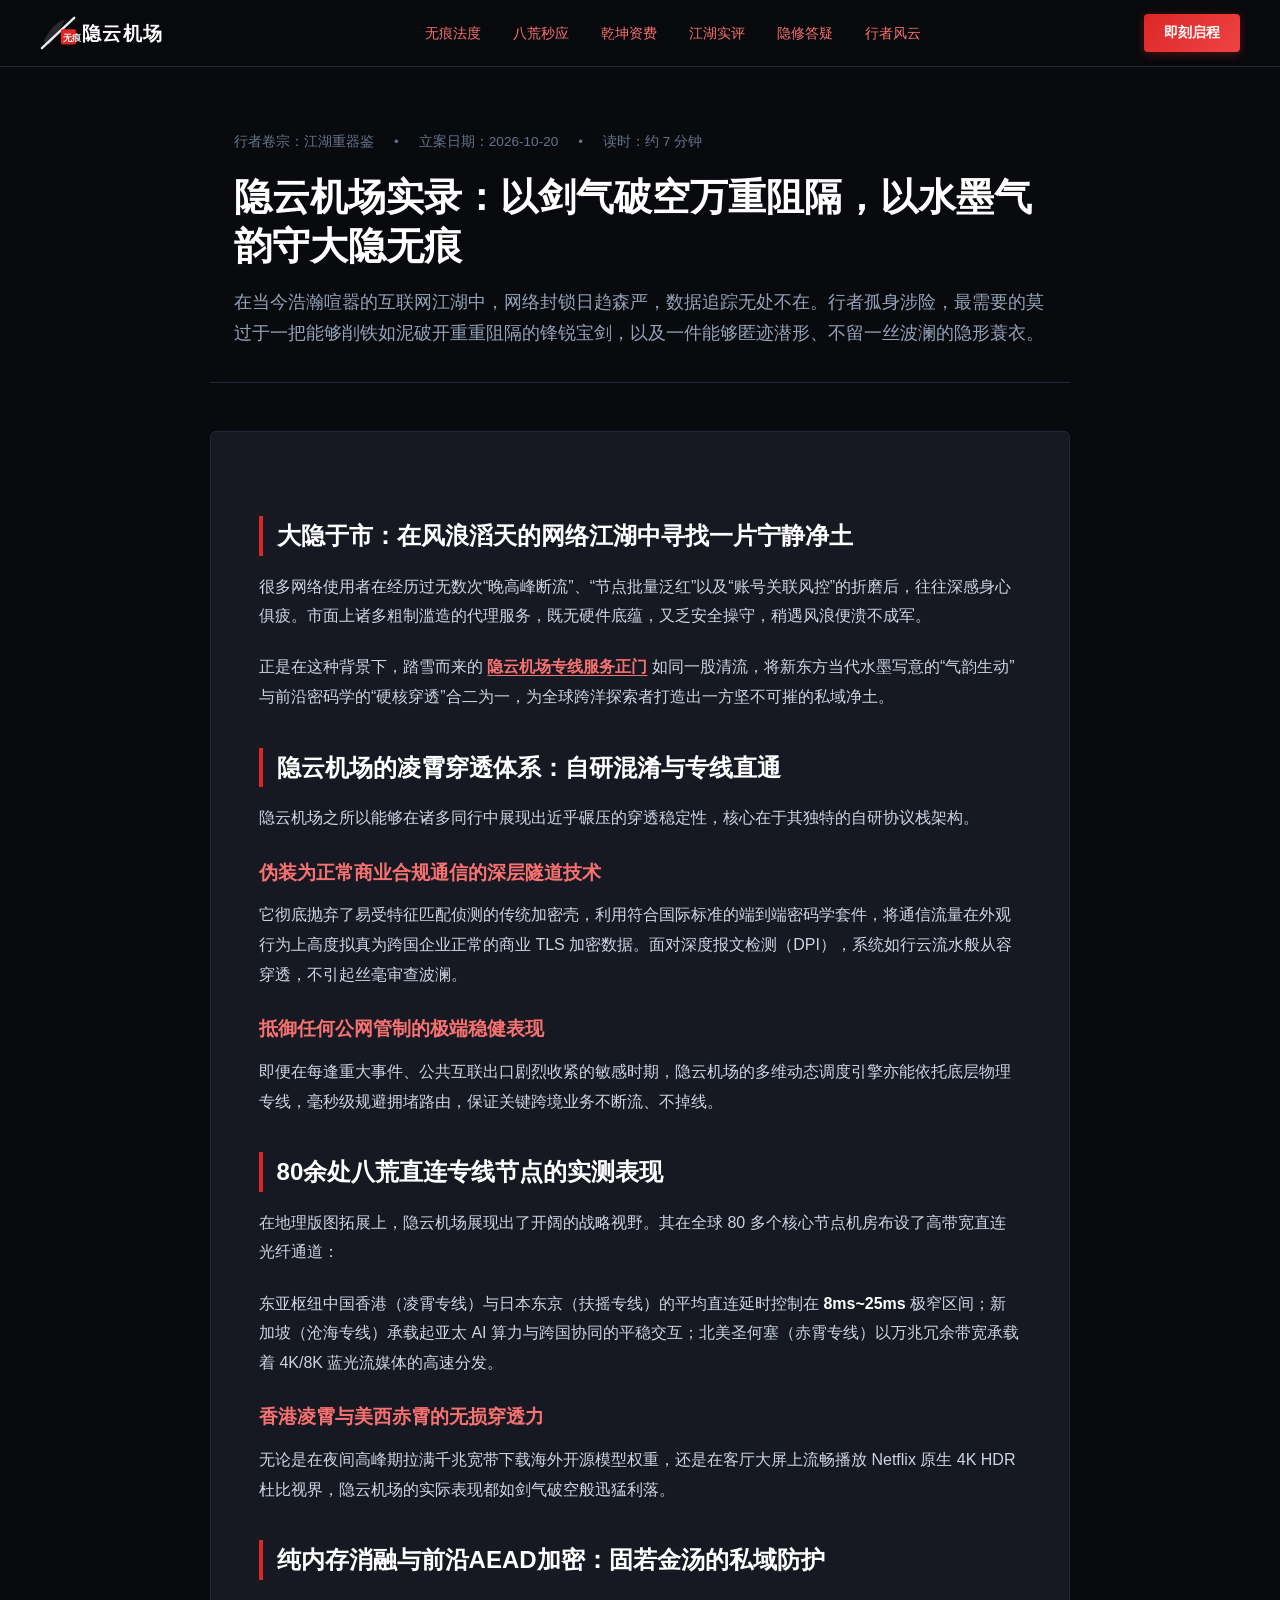
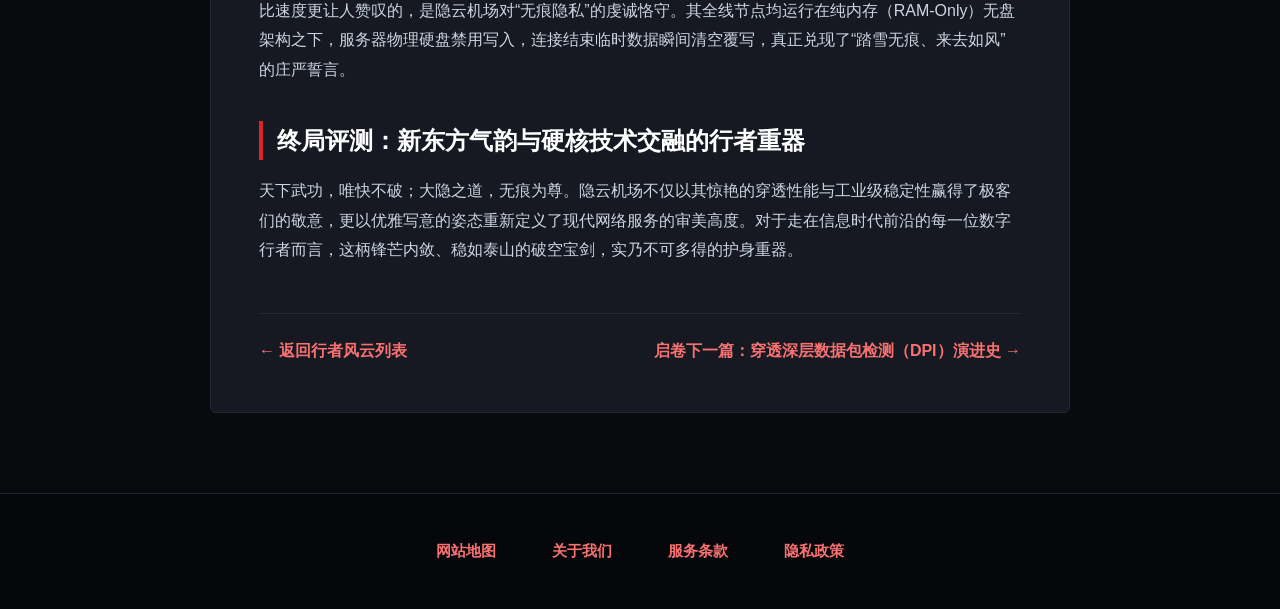
==== commit 5b586911: "revert: restore original layout and structure prior to pricing changes while keeping bespoke hero in" ====
--- a/chivalric-stealth-yinyun.html
+++ b/chivalric-stealth-yinyun.html
@@ -69,7 +69,7 @@
           很多网络使用者在经历过无数次“晚高峰断流”、“节点批量泛红”以及“账号关联风控”的折磨后，往往深感身心俱疲。市面上诸多粗制滥造的代理服务，既无硬件底蕴，又乏安全操守，稍遇风浪便溃不成军。
         </p>
         <p>
-          正是在这种背景下，踏雪而来的 <a href="index.html">隐云机场官网正门</a> 如同一股清流，将新东方当代水墨写意的“气韵生动”与前沿密码学的“硬核穿透”合二为一，为全球跨洋探索者打造出一方坚不可摧的私域净土。
+          正是在这种背景下，踏雪而来的 <a href="index.html">隐云机场专线服务正门</a> 如同一股清流，将新东方当代水墨写意的“气韵生动”与前沿密码学的“硬核穿透”合二为一，为全球跨洋探索者打造出一方坚不可摧的私域净土。
         </p>
 
         <h2>隐云机场的凌霄穿透体系：自研混淆与专线直通</h2>
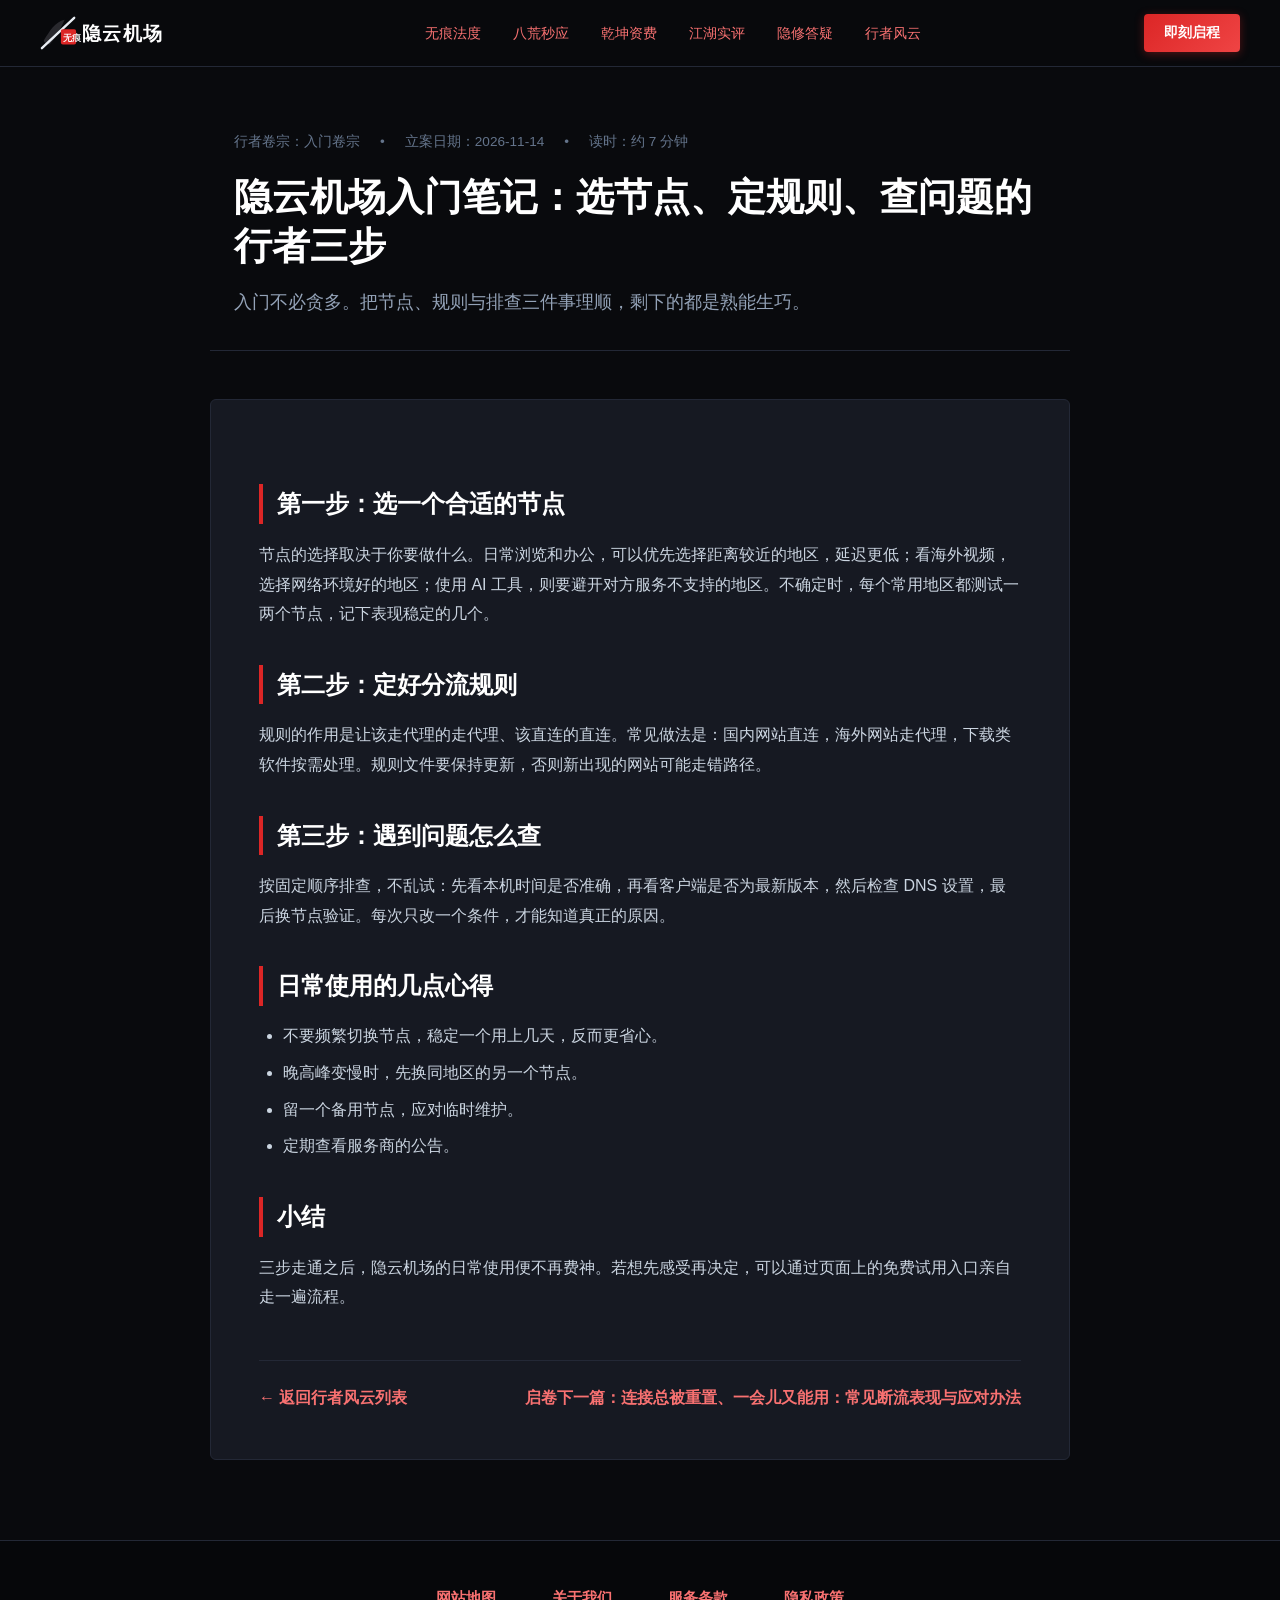
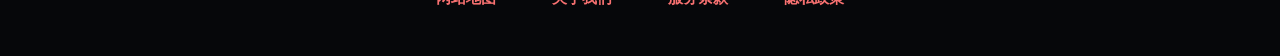
==== commit a1d605d7: "Update blog hyperlinks to dajichang.mom" ====
--- a/chivalric-stealth-yinyun.html
+++ b/chivalric-stealth-yinyun.html
@@ -1,10 +1,10 @@
-﻿<!DOCTYPE html>
+<!DOCTYPE html>
 <html lang="zh-CN">
 <head>
   <meta charset="UTF-8">
   <meta name="viewport" content="width=device-width, initial-scale=1.0">
-  <title>隐云机场实录：以剑气破空万重阻隔，以水墨气韵守大隐无痕 - 隐云机场</title>
-  <meta name="description" content="全方位深度测评隐云机场在新中式无痕隐逸哲学下的网络硬实力，解构自研深层穿透混淆、纯内存会话即焚与全球八荒专线实操表现。">
+  <title>隐云机场入门笔记：选节点、定规则、查问题的行者三步 - 隐云机场</title>
+  <meta name="description" content="第一次接触隐云机场该怎么上手？按选节点、定分流规则、遇到问题怎么查三步写成一份入门笔记，帮新手少走弯路。">
   <link rel="stylesheet" href="style.css">
 </head>
 <body>
@@ -48,15 +48,15 @@
   <div class="article-header">
     <div class="container">
       <div class="article-meta-bar">
-        <span>行者卷宗：江湖重器鉴</span>
+        <span>行者卷宗：入门卷宗</span>
         <span>•</span>
-        <span>立案日期：2026-10-20</span>
+        <span>立案日期：2026-11-14</span>
         <span>•</span>
         <span>读时：约 7 分钟</span>
       </div>
-      <h1 class="article-h1-title">隐云机场实录：以剑气破空万重阻隔，以水墨气韵守大隐无痕</h1>
+      <h1 class="article-h1-title">隐云机场入门笔记：选节点、定规则、查问题的行者三步</h1>
       <p class="article-lead-p">
-        在当今浩瀚喧嚣的互联网江湖中，网络封锁日趋森严，数据追踪无处不在。行者孤身涉险，最需要的莫过于一把能够削铁如泥破开重重阻隔的锋锐宝剑，以及一件能够匿迹潜形、不留一丝波澜的隐形蓑衣。
+        入门不必贪多。把节点、规则与排查三件事理顺，剩下的都是熟能生巧。
       </p>
     </div>
   </div>
@@ -64,53 +64,21 @@
   <main class="container">
     <div class="article-body-wrapper">
       <article class="article-rich-content">
-        <h2>大隐于市：在风浪滔天的网络江湖中寻找一片宁静净土</h2>
-        <p>
-          很多网络使用者在经历过无数次“晚高峰断流”、“节点批量泛红”以及“账号关联风控”的折磨后，往往深感身心俱疲。市面上诸多粗制滥造的代理服务，既无硬件底蕴，又乏安全操守，稍遇风浪便溃不成军。
-        </p>
-        <p>
-          正是在这种背景下，踏雪而来的 <a href="index.html">隐云机场专线服务正门</a> 如同一股清流，将新东方当代水墨写意的“气韵生动”与前沿密码学的“硬核穿透”合二为一，为全球跨洋探索者打造出一方坚不可摧的私域净土。
-        </p>
-
-        <h2>隐云机场的凌霄穿透体系：自研混淆与专线直通</h2>
-        <p>
-          隐云机场之所以能够在诸多同行中展现出近乎碾压的穿透稳定性，核心在于其独特的自研协议栈架构。
-        </p>
-        <h3>伪装为正常商业合规通信的深层隧道技术</h3>
-        <p>
-          它彻底抛弃了易受特征匹配侦测的传统加密壳，利用符合国际标准的端到端密码学套件，将通信流量在外观行为上高度拟真为跨国企业正常的商业 TLS 加密数据。面对深度报文检测（DPI），系统如行云流水般从容穿透，不引起丝毫审查波澜。
-        </p>
-        <h3>抵御任何公网管制的极端稳健表现</h3>
-        <p>
-          即便在每逢重大事件、公共互联出口剧烈收紧的敏感时期，隐云机场的多维动态调度引擎亦能依托底层物理专线，毫秒级规避拥堵路由，保证关键跨境业务不断流、不掉线。
-        </p>
-
-        <h2>80余处八荒直连专线节点的实测表现</h2>
-        <p>
-          在地理版图拓展上，隐云机场展现出了开阔的战略视野。其在全球 80 多个核心节点机房布设了高带宽直连光纤通道：
-        </p>
-        <p>
-          东亚枢纽中国香港（凌霄专线）与日本东京（扶摇专线）的平均直连延时控制在 <strong>8ms~25ms</strong> 极窄区间；新加坡（沧海专线）承载起亚太 AI 算力与跨国协同的平稳交互；北美圣何塞（赤霄专线）以万兆冗余带宽承载着 4K/8K 蓝光流媒体的高速分发。
-        </p>
-        <h3>香港凌霄与美西赤霄的无损穿透力</h3>
-        <p>
-          无论是在夜间高峰期拉满千兆宽带下载海外开源模型权重，还是在客厅大屏上流畅播放 Netflix 原生 4K HDR 杜比视界，隐云机场的实际表现都如剑气破空般迅猛利落。
-        </p>
-
-        <h2>纯内存消融与前沿AEAD加密：固若金汤的私域防护</h2>
-        <p>
-          比速度更让人赞叹的，是隐云机场对“无痕隐私”的虔诚恪守。其全线节点均运行在纯内存（RAM-Only）无盘架构之下，服务器物理硬盘禁用写入，连接结束临时数据瞬间清空覆写，真正兑现了“踏雪无痕、来去如风”的庄严誓言。
-        </p>
-
-        <h2>终局评测：新东方气韵与硬核技术交融的行者重器</h2>
-        <p>
-          天下武功，唯快不破；大隐之道，无痕为尊。隐云机场不仅以其惊艳的穿透性能与工业级稳定性赢得了极客们的敬意，更以优雅写意的姿态重新定义了现代网络服务的审美高度。对于走在信息时代前沿的每一位数字行者而言，这柄锋芒内敛、稳如泰山的破空宝剑，实乃不可多得的护身重器。
-        </p>
+<h2>第一步：选一个合适的节点</h2>
+<p>节点的选择取决于你要做什么。日常浏览和办公，可以优先选择距离较近的地区，延迟更低；看海外视频，选择网络环境好的地区；使用 AI 工具，则要避开对方服务不支持的地区。不确定时，每个常用地区都测试一两个节点，记下表现稳定的几个。</p>
+<h2>第二步：定好分流规则</h2>
+<p>规则的作用是让该走代理的走代理、该直连的直连。常见做法是：国内网站直连，海外网站走代理，下载类软件按需处理。规则文件要保持更新，否则新出现的网站可能走错路径。</p>
+<h2>第三步：遇到问题怎么查</h2>
+<p>按固定顺序排查，不乱试：先看本机时间是否准确，再看客户端是否为最新版本，然后检查 DNS 设置，最后换节点验证。每次只改一个条件，才能知道真正的原因。</p>
+<h2>日常使用的几点心得</h2>
+<ul><li>不要频繁切换节点，稳定一个用上几天，反而更省心。</li><li>晚高峰变慢时，先换同地区的另一个节点。</li><li>留一个备用节点，应对临时维护。</li><li>定期查看服务商的公告。</li></ul>
+<h2>小结</h2>
+<p>三步走通之后，隐云机场的日常使用便不再费神。若想先感受再决定，可以通过页面上的免费试用入口亲自走一遍流程。</p>
       </article>
 
       <div class="post-back-bar">
         <a href="wanderer-scrolls.html" style="text-decoration:none;font-weight:700;">&larr; 返回行者风云列表</a>
-        <a href="deep-packet-inspection-countermeasures.html" style="text-decoration:none;font-weight:700;">启卷下一篇：穿透深层数据包检测（DPI）演进史 &rarr;</a>
+        <a href="deep-packet-inspection-countermeasures.html" style="text-decoration:none;font-weight:700;">启卷下一篇：连接总被重置、一会儿又能用：常见断流表现与应对办法</a>
       </div>
     </div>
   </main>
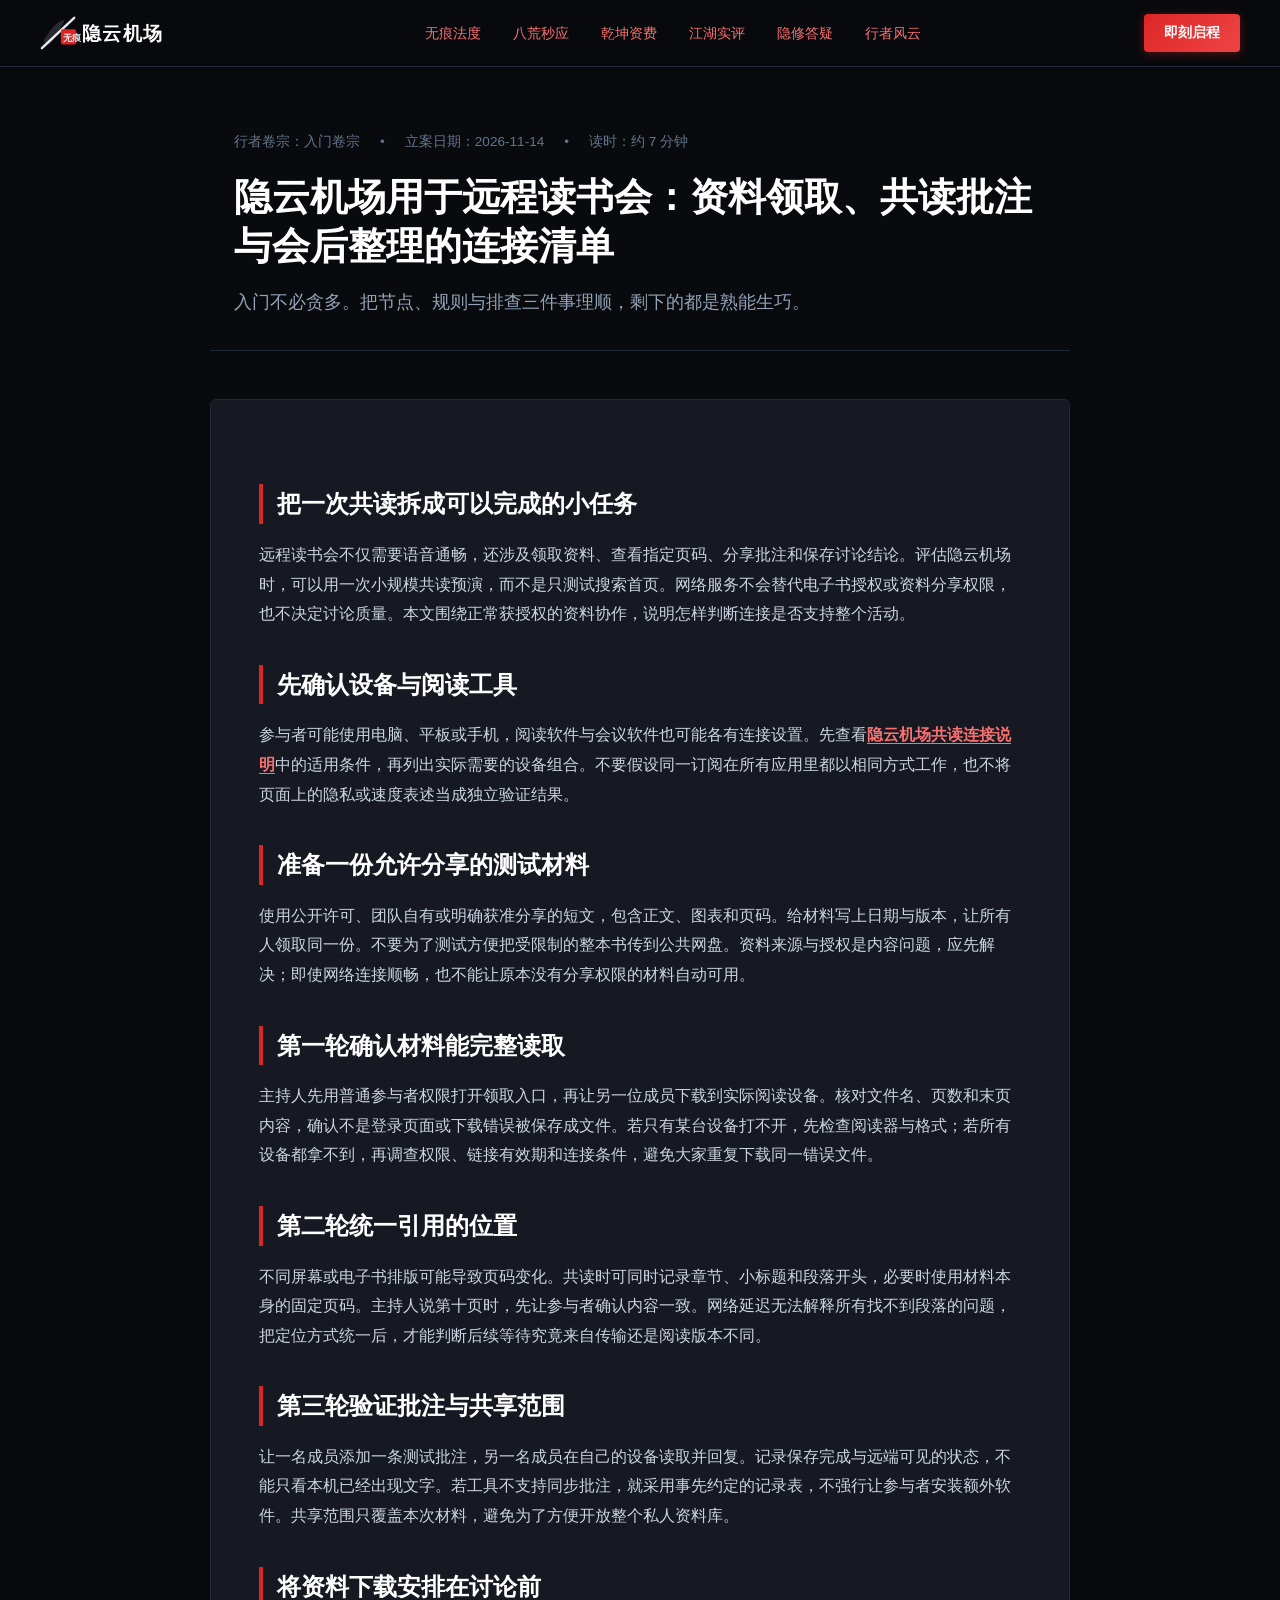
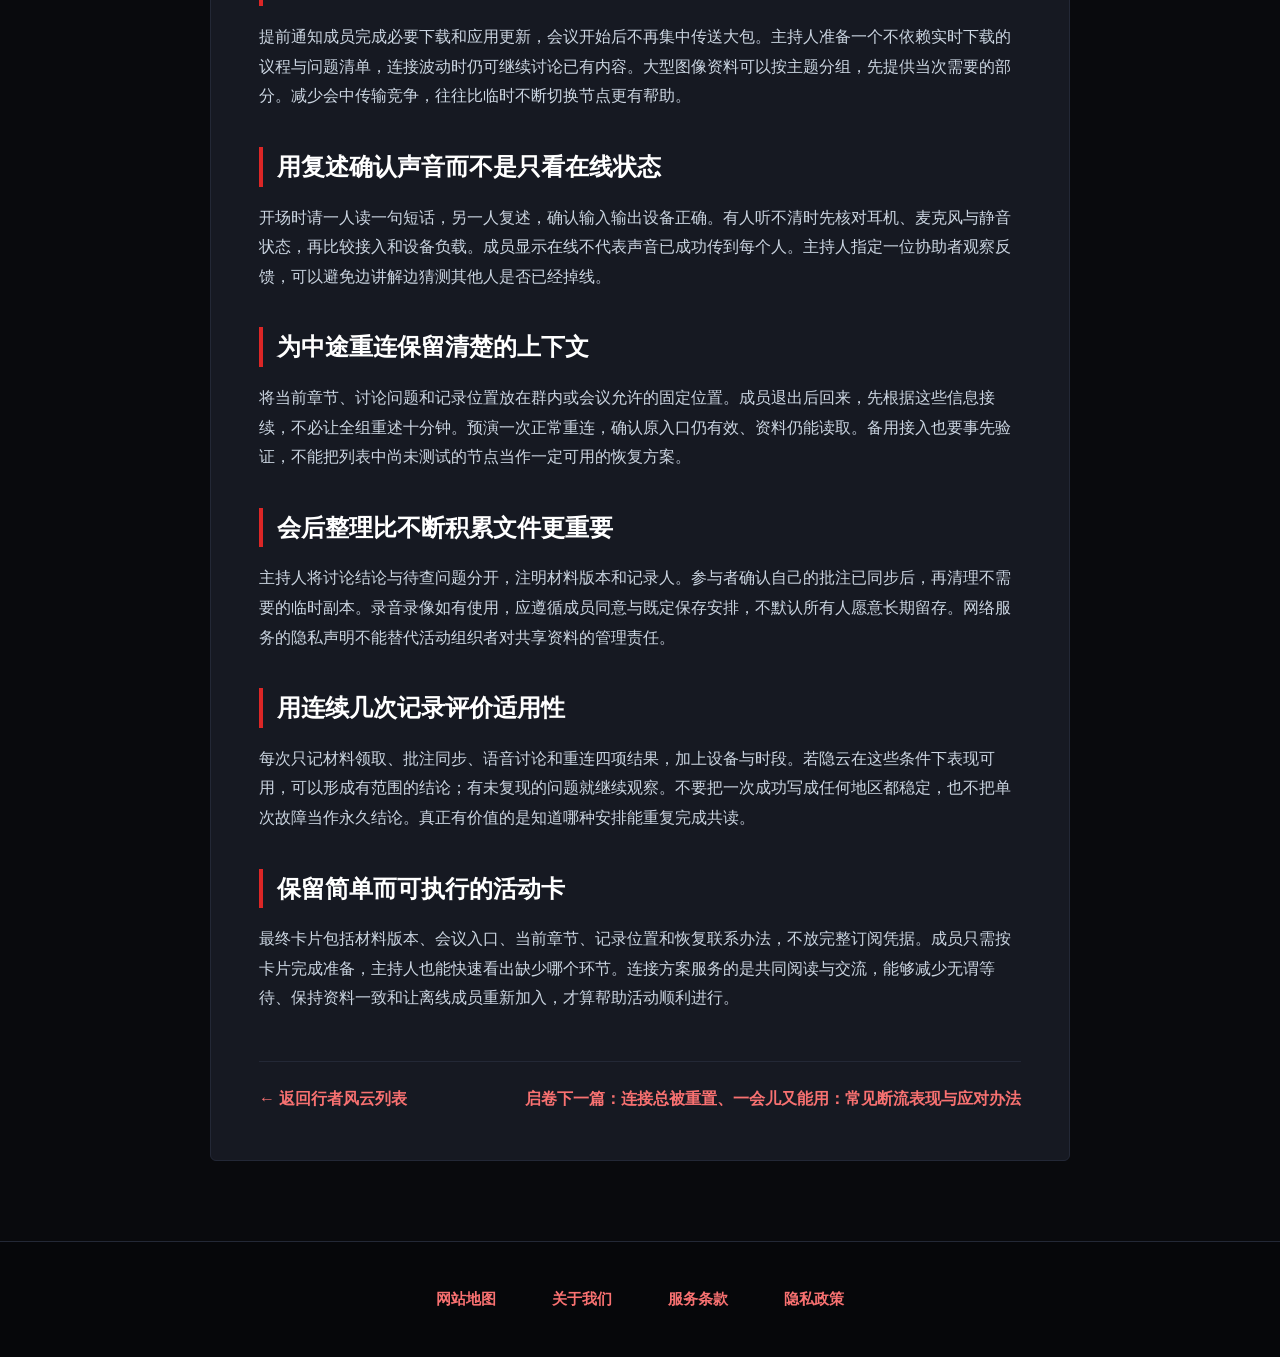
==== commit de1ad1a2: "Restore detailed guides and clarify airport homepage introductions" ====
--- a/chivalric-stealth-yinyun.html
+++ b/chivalric-stealth-yinyun.html
@@ -1,98 +1,107 @@
 <!DOCTYPE html>
+
 <html lang="zh-CN">
 <head>
-  <meta charset="UTF-8">
-  <meta name="viewport" content="width=device-width, initial-scale=1.0">
-  <title>隐云机场入门笔记：选节点、定规则、查问题的行者三步 - 隐云机场</title>
-  <meta name="description" content="第一次接触隐云机场该怎么上手？按选节点、定分流规则、遇到问题怎么查三步写成一份入门笔记，帮新手少走弯路。">
-  <link rel="stylesheet" href="style.css">
+<meta charset="utf-8"/>
+<meta content="width=device-width, initial-scale=1.0" name="viewport"/>
+<title>隐云机场用于远程读书会：资料领取、共读批注与会后整理的连接清单</title>
+<meta content="隐云机场用于远程读书会：资料领取、共读批注与会后整理的连接清单，包含操作次序、结果判读与适用条件，帮助读者把实际任务和连接问题分开验证。" name="description"/>
+<link href="style.css" rel="stylesheet"/>
 </head>
 <body>
-  <header class="scroll-masthead">
-    <div class="masthead-wrap">
-      <a href="index.html" class="brand-ink" aria-label="隐云机场首页">
-        <svg viewBox="0 0 170 40" fill="none" xmlns="http://www.w3.org/2000/svg">
-          <defs>
-            <linearGradient id="bladeGrad" x1="0%" y1="0%" x2="100%" y2="100%">
-              <stop offset="0%" stop-color="#ffffff" />
-              <stop offset="60%" stop-color="#e2e8f0" />
-              <stop offset="100%" stop-color="#94a3b8" />
-            </linearGradient>
-          </defs>
-          <path d="M4 28C10 18 16 8 26 6C22 14 18 24 10 32C7 32 4 30 4 28Z" fill="#3f3f46" fill-opacity="0.6" />
-          <line x1="2" y1="36" x2="36" y2="4" stroke="url(#bladeGrad)" stroke-width="2.5" stroke-linecap="round" />
-          <rect x="22" y="16" width="16" height="16" rx="2" fill="#dc2626" />
-          <text x="24" y="28" font-family="'PingFang SC', sans-serif" font-size="9" font-weight="900" fill="#ffffff">无痕</text>
-          <text x="44" y="27" font-family="-apple-system, BlinkMacSystemFont, sans-serif" font-size="20" font-weight="900" fill="#ffffff" letter-spacing="1.5">隐云机场</text>
-        </svg>
-      </a>
-      <ul class="scroll-nav-links">
-        <li><a href="index.html#stealth">无痕法度</a></li>
-        <li><a href="index.html#realms">八荒秒应</a></li>
-        <li><a href="index.html#pricing">乾坤资费</a></li>
-        <li><a href="index.html#chivalry">江湖实评</a></li>
-        <li><a href="index.html#faq">隐修答疑</a></li>
-        <li><a href="wanderer-scrolls.html" style="color:#f87171;">行者风云</a></li>
-      </ul>
-      <div class="header-actions">
-        <a href="https://ww012.twilightaff.com/#/?code=A56DH1Af" target="_blank" rel="nofollow" class="btn-cinnabar-top">即刻启程</a>
-        <button class="nav-toggle" aria-label="切换导航菜单" aria-expanded="false">
-          <span class="bar"></span>
-          <span class="bar"></span>
-          <span class="bar"></span>
-        </button>
-      </div>
-    </div>
-  </header>
-
-  <div class="article-header">
-    <div class="container">
-      <div class="article-meta-bar">
-        <span>行者卷宗：入门卷宗</span>
-        <span>•</span>
-        <span>立案日期：2026-11-14</span>
-        <span>•</span>
-        <span>读时：约 7 分钟</span>
-      </div>
-      <h1 class="article-h1-title">隐云机场入门笔记：选节点、定规则、查问题的行者三步</h1>
-      <p class="article-lead-p">
+<header class="scroll-masthead">
+<div class="masthead-wrap">
+<a aria-label="隐云机场首页" class="brand-ink" href="index.html">
+<svg fill="none" viewbox="0 0 170 40" xmlns="http://www.w3.org/2000/svg">
+<defs>
+<lineargradient id="bladeGrad" x1="0%" x2="100%" y1="0%" y2="100%">
+<stop offset="0%" stop-color="#ffffff"></stop>
+<stop offset="60%" stop-color="#e2e8f0"></stop>
+<stop offset="100%" stop-color="#94a3b8"></stop>
+</lineargradient>
+</defs>
+<path d="M4 28C10 18 16 8 26 6C22 14 18 24 10 32C7 32 4 30 4 28Z" fill="#3f3f46" fill-opacity="0.6"></path>
+<line stroke="url(#bladeGrad)" stroke-linecap="round" stroke-width="2.5" x1="2" x2="36" y1="36" y2="4"></line>
+<rect fill="#dc2626" height="16" rx="2" width="16" x="22" y="16"></rect>
+<text fill="#ffffff" font-family="'PingFang SC', sans-serif" font-size="9" font-weight="900" x="24" y="28">无痕</text>
+<text fill="#ffffff" font-family="-apple-system, BlinkMacSystemFont, sans-serif" font-size="20" font-weight="900" letter-spacing="1.5" x="44" y="27">隐云机场</text>
+</svg>
+</a>
+<ul class="scroll-nav-links">
+<li><a href="index.html#stealth">无痕法度</a></li>
+<li><a href="index.html#realms">八荒秒应</a></li>
+<li><a href="index.html#pricing">乾坤资费</a></li>
+<li><a href="index.html#chivalry">江湖实评</a></li>
+<li><a href="index.html#faq">隐修答疑</a></li>
+<li><a href="wanderer-scrolls.html" style="color:#f87171;">行者风云</a></li>
+</ul>
+<div class="header-actions">
+<a class="btn-cinnabar-top" href="https://ww012.twilightaff.com/#/?code=A56DH1Af" rel="nofollow" target="_blank">即刻启程</a>
+<button aria-expanded="false" aria-label="切换导航菜单" class="nav-toggle">
+<span class="bar"></span>
+<span class="bar"></span>
+<span class="bar"></span>
+</button>
+</div>
+</div>
+</header>
+<div class="article-header">
+<div class="container">
+<div class="article-meta-bar">
+<span>行者卷宗：入门卷宗</span>
+<span>•</span>
+<span>立案日期：2026-11-14</span>
+<span>•</span>
+<span>读时：约 7 分钟</span>
+</div>
+<h1 class="article-h1-title">隐云机场用于远程读书会：资料领取、共读批注与会后整理的连接清单</h1>
+<p class="article-lead-p">
         入门不必贪多。把节点、规则与排查三件事理顺，剩下的都是熟能生巧。
       </p>
-    </div>
-  </div>
-
-  <main class="container">
-    <div class="article-body-wrapper">
-      <article class="article-rich-content">
-<h2>第一步：选一个合适的节点</h2>
-<p>节点的选择取决于你要做什么。日常浏览和办公，可以优先选择距离较近的地区，延迟更低；看海外视频，选择网络环境好的地区；使用 AI 工具，则要避开对方服务不支持的地区。不确定时，每个常用地区都测试一两个节点，记下表现稳定的几个。</p>
-<h2>第二步：定好分流规则</h2>
-<p>规则的作用是让该走代理的走代理、该直连的直连。常见做法是：国内网站直连，海外网站走代理，下载类软件按需处理。规则文件要保持更新，否则新出现的网站可能走错路径。</p>
-<h2>第三步：遇到问题怎么查</h2>
-<p>按固定顺序排查，不乱试：先看本机时间是否准确，再看客户端是否为最新版本，然后检查 DNS 设置，最后换节点验证。每次只改一个条件，才能知道真正的原因。</p>
-<h2>日常使用的几点心得</h2>
-<ul><li>不要频繁切换节点，稳定一个用上几天，反而更省心。</li><li>晚高峰变慢时，先换同地区的另一个节点。</li><li>留一个备用节点，应对临时维护。</li><li>定期查看服务商的公告。</li></ul>
-<h2>小结</h2>
-<p>三步走通之后，隐云机场的日常使用便不再费神。若想先感受再决定，可以通过页面上的免费试用入口亲自走一遍流程。</p>
-      </article>
-
-      <div class="post-back-bar">
-        <a href="wanderer-scrolls.html" style="text-decoration:none;font-weight:700;">&larr; 返回行者风云列表</a>
-        <a href="deep-packet-inspection-countermeasures.html" style="text-decoration:none;font-weight:700;">启卷下一篇：连接总被重置、一会儿又能用：常见断流表现与应对办法</a>
-      </div>
-    </div>
-  </main>
-
-  <footer class="colophon-seal">
-    <div class="container">
-      <ul class="colophon-nav">
-        <li><a href="sitemap.html">网站地图</a></li>
-        <li><a href="about.html">关于我们</a></li>
-        <li><a href="terms.html">服务条款</a></li>
-        <li><a href="privacy.html">隐私政策</a></li>
-      </ul>
-    </div>
-  </footer>
-  <script src="nav.js" defer></script>
+</div>
+</div>
+<main class="container">
+<div class="article-body-wrapper">
+<article class="article-rich-content"><div data-swc-article-body="2026-11-16"><h2>把一次共读拆成可以完成的小任务</h2>
+<p>远程读书会不仅需要语音通畅，还涉及领取资料、查看指定页码、分享批注和保存讨论结论。评估隐云机场时，可以用一次小规模共读预演，而不是只测试搜索首页。网络服务不会替代电子书授权或资料分享权限，也不决定讨论质量。本文围绕正常获授权的资料协作，说明怎样判断连接是否支持整个活动。</p>
+<h2>先确认设备与阅读工具</h2>
+<p>参与者可能使用电脑、平板或手机，阅读软件与会议软件也可能各有连接设置。先查看<a href="https://yinyuncloud.sbs/">隐云机场共读连接说明</a>中的适用条件，再列出实际需要的设备组合。不要假设同一订阅在所有应用里都以相同方式工作，也不将页面上的隐私或速度表述当成独立验证结果。</p>
+<h2>准备一份允许分享的测试材料</h2>
+<p>使用公开许可、团队自有或明确获准分享的短文，包含正文、图表和页码。给材料写上日期与版本，让所有人领取同一份。不要为了测试方便把受限制的整本书传到公共网盘。资料来源与授权是内容问题，应先解决；即使网络连接顺畅，也不能让原本没有分享权限的材料自动可用。</p>
+<h2>第一轮确认材料能完整读取</h2>
+<p>主持人先用普通参与者权限打开领取入口，再让另一位成员下载到实际阅读设备。核对文件名、页数和末页内容，确认不是登录页面或下载错误被保存成文件。若只有某台设备打不开，先检查阅读器与格式；若所有设备都拿不到，再调查权限、链接有效期和连接条件，避免大家重复下载同一错误文件。</p>
+<h2>第二轮统一引用的位置</h2>
+<p>不同屏幕或电子书排版可能导致页码变化。共读时可同时记录章节、小标题和段落开头，必要时使用材料本身的固定页码。主持人说第十页时，先让参与者确认内容一致。网络延迟无法解释所有找不到段落的问题，把定位方式统一后，才能判断后续等待究竟来自传输还是阅读版本不同。</p>
+<h2>第三轮验证批注与共享范围</h2>
+<p>让一名成员添加一条测试批注，另一名成员在自己的设备读取并回复。记录保存完成与远端可见的状态，不能只看本机已经出现文字。若工具不支持同步批注，就采用事先约定的记录表，不强行让参与者安装额外软件。共享范围只覆盖本次材料，避免为了方便开放整个私人资料库。</p>
+<h2>将资料下载安排在讨论前</h2>
+<p>提前通知成员完成必要下载和应用更新，会议开始后不再集中传送大包。主持人准备一个不依赖实时下载的议程与问题清单，连接波动时仍可继续讨论已有内容。大型图像资料可以按主题分组，先提供当次需要的部分。减少会中传输竞争，往往比临时不断切换节点更有帮助。</p>
+<h2>用复述确认声音而不是只看在线状态</h2>
+<p>开场时请一人读一句短话，另一人复述，确认输入输出设备正确。有人听不清时先核对耳机、麦克风与静音状态，再比较接入和设备负载。成员显示在线不代表声音已成功传到每个人。主持人指定一位协助者观察反馈，可以避免边讲解边猜测其他人是否已经掉线。</p>
+<h2>为中途重连保留清楚的上下文</h2>
+<p>将当前章节、讨论问题和记录位置放在群内或会议允许的固定位置。成员退出后回来，先根据这些信息接续，不必让全组重述十分钟。预演一次正常重连，确认原入口仍有效、资料仍能读取。备用接入也要事先验证，不能把列表中尚未测试的节点当作一定可用的恢复方案。</p>
+<h2>会后整理比不断积累文件更重要</h2>
+<p>主持人将讨论结论与待查问题分开，注明材料版本和记录人。参与者确认自己的批注已同步后，再清理不需要的临时副本。录音录像如有使用，应遵循成员同意与既定保存安排，不默认所有人愿意长期留存。网络服务的隐私声明不能替代活动组织者对共享资料的管理责任。</p>
+<h2>用连续几次记录评价适用性</h2>
+<p>每次只记材料领取、批注同步、语音讨论和重连四项结果，加上设备与时段。若隐云在这些条件下表现可用，可以形成有范围的结论；有未复现的问题就继续观察。不要把一次成功写成任何地区都稳定，也不把单次故障当作永久结论。真正有价值的是知道哪种安排能重复完成共读。</p>
+<h2>保留简单而可执行的活动卡</h2>
+<p>最终卡片包括材料版本、会议入口、当前章节、记录位置和恢复联系办法，不放完整订阅凭据。成员只需按卡片完成准备，主持人也能快速看出缺少哪个环节。连接方案服务的是共同阅读与交流，能够减少无谓等待、保持资料一致和让离线成员重新加入，才算帮助活动顺利进行。</p></div></article>
+<div class="post-back-bar">
+<a href="wanderer-scrolls.html" style="text-decoration:none;font-weight:700;">← 返回行者风云列表</a>
+<a href="deep-packet-inspection-countermeasures.html" style="text-decoration:none;font-weight:700;">启卷下一篇：连接总被重置、一会儿又能用：常见断流表现与应对办法</a>
+</div>
+</div>
+</main>
+<footer class="colophon-seal">
+<div class="container">
+<ul class="colophon-nav">
+<li><a href="sitemap.html">网站地图</a></li>
+<li><a href="about.html">关于我们</a></li>
+<li><a href="terms.html">服务条款</a></li>
+<li><a href="privacy.html">隐私政策</a></li>
+</ul>
+</div>
+</footer>
+<script defer="" src="nav.js"></script>
 </body>
 </html>
